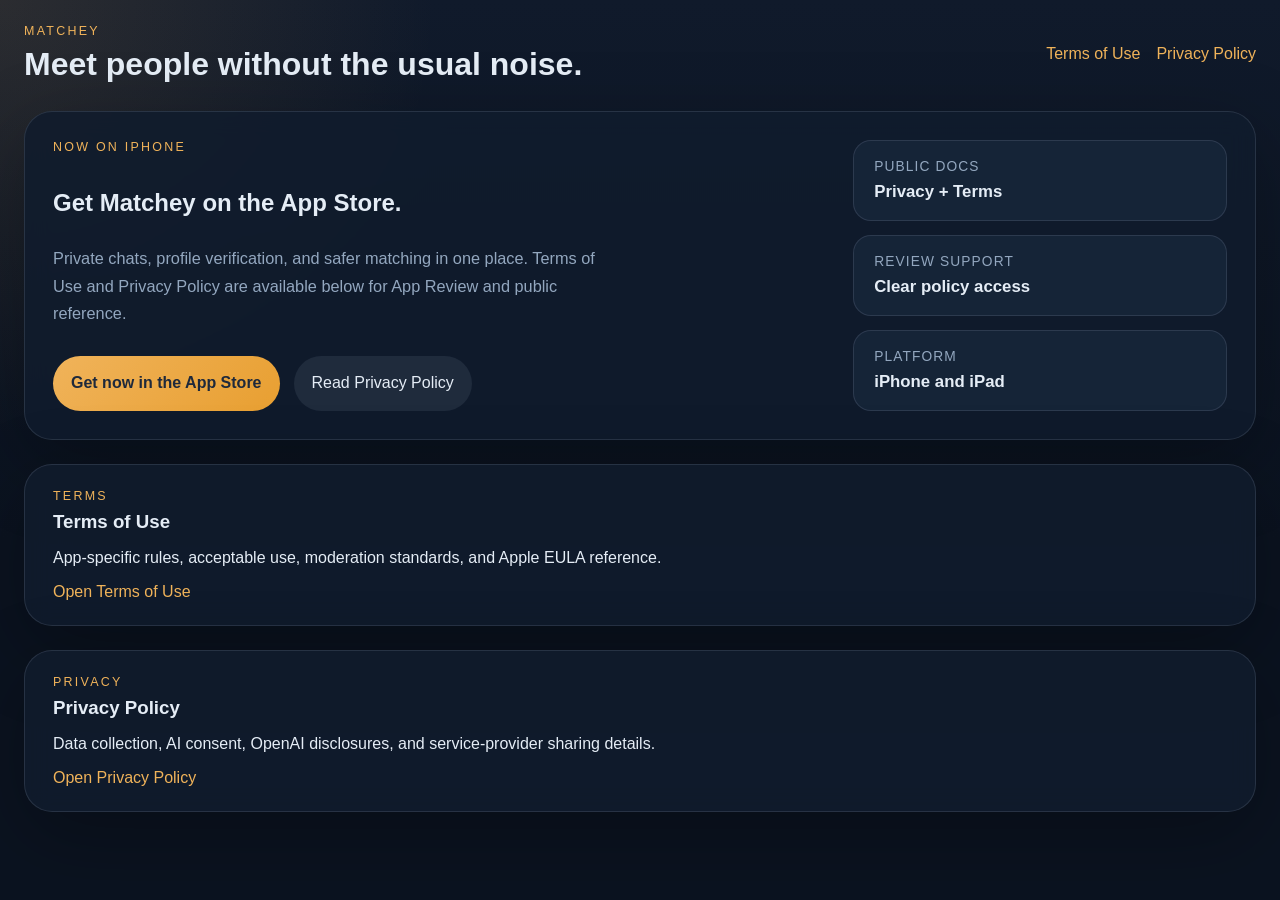
==== index.html @ 536fa724 "Separate public site from moderation dashboard" ====
<!DOCTYPE html>
<html lang="en">
<head>
  <meta charset="UTF-8" />
  <meta name="viewport" content="width=device-width, initial-scale=1.0" />
  <title>Matchey</title>
  <link rel="stylesheet" href="./styles.css" />
</head>
<body>
  <div class="site-shell">
    <header class="topbar">
      <div>
        <p class="eyebrow">Matchey</p>
        <h1>Meet people without the usual noise.</h1>
      </div>
      <nav class="nav-links">
        <a href="./matchey-tos.html">Terms of Use</a>
        <a href="./matchey-privacy.html">Privacy Policy</a>
      </nav>
    </header>

    <main class="landing-main">
      <section class="hero-card landing-hero">
        <div class="hero-copy">
          <p class="eyebrow">Now on iPhone</p>
          <h2>Get Matchey on the App Store.</h2>
          <p class="hero-body">
            Private chats, profile verification, and safer matching in one place. Terms of Use and Privacy Policy
            are available below for App Review and public reference.
          </p>
          <div class="hero-actions">
            <a class="primary-button button-link" href="https://apps.apple.com/" target="_blank" rel="noreferrer">Get now in the App Store</a>
            <a class="ghost-button button-link" href="./matchey-privacy.html">Read Privacy Policy</a>
          </div>
        </div>
        <div class="hero-panel">
          <div class="hero-metric">
            <span>Public docs</span>
            <strong>Privacy + Terms</strong>
          </div>
          <div class="hero-metric">
            <span>Review support</span>
            <strong>Clear policy access</strong>
          </div>
          <div class="hero-metric">
            <span>Platform</span>
            <strong>iPhone and iPad</strong>
          </div>
        </div>
      </section>

      <section class="landing-grid">
        <article class="legal-section">
          <p class="eyebrow">Terms</p>
          <h3>Terms of Use</h3>
          <p>App-specific rules, acceptable use, moderation standards, and Apple EULA reference.</p>
          <a href="./matchey-tos.html">Open Terms of Use</a>
        </article>

        <article class="legal-section">
          <p class="eyebrow">Privacy</p>
          <h3>Privacy Policy</h3>
          <p>Data collection, AI consent, OpenAI disclosures, and service-provider sharing details.</p>
          <a href="./matchey-privacy.html">Open Privacy Policy</a>
        </article>
      </section>
    </main>
  </div>
</body>
</html>
---- styles.css ----
:root {
  --bg: #0b1320;
  --panel: #111c2d;
  --panel-alt: #17263b;
  --line: rgba(148, 163, 184, 0.18);
  --text: #e5edf6;
  --muted: #93a7bf;
  --accent: #f0b35a;
  --accent-strong: #e89f31;
  --danger: #ef4444;
  --success: #22c55e;
  --shadow: 0 24px 80px rgba(0, 0, 0, 0.28);
  --radius-xl: 28px;
  --radius-lg: 18px;
  --radius-md: 12px;
  --font: "Inter", "Segoe UI", sans-serif;
}

* {
  box-sizing: border-box;
}

body {
  margin: 0;
  font-family: var(--font);
  background:
    radial-gradient(circle at top left, rgba(240, 179, 90, 0.12), transparent 28%),
    linear-gradient(180deg, #101a2b 0%, var(--bg) 60%);
  color: var(--text);
  min-height: 100vh;
}

a {
  color: var(--accent);
  text-decoration: none;
}

a:hover {
  color: #ffd18d;
}

button,
input {
  font: inherit;
}

.site-shell,
.legal-shell {
  max-width: 1280px;
  margin: 0 auto;
  padding: 24px;
}

.topbar {
  display: flex;
  justify-content: space-between;
  gap: 24px;
  align-items: center;
  margin-bottom: 28px;
}

.topbar h1,
.hero-card h2,
.legal-section h3,
.card-header h2,
.dashboard-toolbar h2 {
  margin: 0;
}

.nav-links {
  display: flex;
  gap: 16px;
  flex-wrap: wrap;
}

.eyebrow {
  margin: 0 0 8px;
  color: var(--accent);
  text-transform: uppercase;
  letter-spacing: 0.18em;
  font-size: 0.78rem;
}

.card,
.hero-card,
.legal-section {
  background: rgba(17, 28, 45, 0.88);
  border: 1px solid var(--line);
  border-radius: var(--radius-xl);
  box-shadow: var(--shadow);
  backdrop-filter: blur(12px);
}

.card,
.hero-card {
  padding: 28px;
}

.landing-main,
.landing-grid {
  display: grid;
  gap: 24px;
}

.landing-hero {
  display: grid;
  grid-template-columns: minmax(0, 1.35fr) minmax(260px, 0.65fr);
  gap: 24px;
  align-items: stretch;
}

.hero-copy {
  display: grid;
  gap: 16px;
}

.hero-body {
  margin: 0;
  color: var(--muted);
  font-size: 1.02rem;
  line-height: 1.7;
  max-width: 60ch;
}

.hero-actions {
  display: flex;
  gap: 14px;
  flex-wrap: wrap;
}

.button-link {
  display: inline-flex;
  align-items: center;
  justify-content: center;
}

.hero-panel {
  display: grid;
  gap: 14px;
}

.hero-metric {
  padding: 18px 20px;
  border-radius: var(--radius-lg);
  background: rgba(23, 38, 59, 0.88);
  border: 1px solid var(--line);
}

.hero-metric span {
  display: block;
  margin-bottom: 8px;
  color: var(--muted);
  font-size: 0.86rem;
  text-transform: uppercase;
  letter-spacing: 0.08em;
}

.hero-metric strong {
  font-size: 1.05rem;
}

.card-header.compact {
  display: flex;
  justify-content: space-between;
  align-items: center;
}

.admin-layout {
  display: grid;
  gap: 24px;
}

.login-card {
  max-width: 520px;
}

.stack {
  display: grid;
  gap: 16px;
}

label {
  display: grid;
  gap: 8px;
  color: var(--muted);
  font-size: 0.92rem;
}

input {
  border: 1px solid var(--line);
  border-radius: var(--radius-md);
  background: rgba(9, 16, 27, 0.75);
  color: var(--text);
  padding: 14px 16px;
}

input:focus {
  outline: 2px solid rgba(240, 179, 90, 0.3);
  border-color: rgba(240, 179, 90, 0.5);
}

.primary-button,
.ghost-button,
.danger-button {
  border: 0;
  border-radius: 999px;
  padding: 13px 18px;
  cursor: pointer;
  transition: transform 0.15s ease, opacity 0.15s ease, background 0.15s ease;
}

.primary-button {
  background: linear-gradient(135deg, var(--accent), var(--accent-strong));
  color: #1e293b;
  font-weight: 700;
}

.ghost-button {
  background: rgba(148, 163, 184, 0.12);
  color: var(--text);
}

.danger-button {
  background: rgba(239, 68, 68, 0.16);
  color: #fecaca;
  border: 1px solid rgba(239, 68, 68, 0.35);
}

.primary-button:hover,
.ghost-button:hover,
.danger-button:hover {
  transform: translateY(-1px);
}

.muted {
  color: var(--muted);
}

.hidden {
  display: none !important;
}

.dashboard-toolbar,
.detail-header,
.detail-section-heading {
  display: flex;
  justify-content: space-between;
  align-items: center;
  gap: 16px;
}

.toolbar-actions {
  display: flex;
  gap: 12px;
  flex-wrap: wrap;
}

.status-banner {
  margin: 16px 0 0;
  padding: 12px 16px;
  border-radius: var(--radius-md);
  background: rgba(34, 197, 94, 0.12);
  border: 1px solid rgba(34, 197, 94, 0.2);
  color: #bbf7d0;
}

.dashboard-grid {
  display: grid;
  grid-template-columns: 360px minmax(0, 1fr);
  gap: 24px;
}

.reports-list {
  display: grid;
  gap: 12px;
  margin-top: 18px;
  max-height: 72vh;
  overflow: auto;
}

.report-item {
  border: 1px solid var(--line);
  background: rgba(23, 38, 59, 0.88);
  border-radius: var(--radius-lg);
  padding: 16px;
  cursor: pointer;
}

.report-item.active {
  border-color: rgba(240, 179, 90, 0.5);
  box-shadow: inset 0 0 0 1px rgba(240, 179, 90, 0.35);
}

.report-item h4,
.report-item p {
  margin: 0;
}

.report-item .report-meta {
  display: flex;
  justify-content: space-between;
  align-items: center;
  margin-bottom: 10px;
  color: var(--muted);
  font-size: 0.86rem;
}

.pill {
  display: inline-flex;
  align-items: center;
  justify-content: center;
  min-width: 34px;
  height: 34px;
  border-radius: 999px;
  background: rgba(240, 179, 90, 0.15);
  color: var(--accent);
  font-weight: 700;
}

.detail-grid {
  display: grid;
  grid-template-columns: repeat(2, minmax(0, 1fr));
  gap: 16px;
}

.detail-block {
  margin-top: 20px;
  padding: 18px;
  border-radius: var(--radius-lg);
  background: rgba(23, 38, 59, 0.88);
  border: 1px solid var(--line);
}

.detail-block h4,
.detail-block p {
  margin-top: 0;
}

.detail-kv {
  display: grid;
  gap: 8px;
}

.detail-kv div {
  display: flex;
  justify-content: space-between;
  gap: 12px;
  color: var(--muted);
}

.detail-kv strong {
  color: var(--text);
}

.conversation-list {
  display: grid;
  gap: 10px;
}

.message-row {
  padding: 14px 16px;
  border-radius: var(--radius-md);
  background: rgba(9, 16, 27, 0.65);
  border: 1px solid var(--line);
}

.message-row.deleted {
  opacity: 0.7;
}

.message-meta {
  display: flex;
  justify-content: space-between;
  gap: 12px;
  margin-bottom: 6px;
  color: var(--muted);
  font-size: 0.84rem;
}

.empty-state {
  padding: 48px 24px;
  text-align: center;
  color: var(--muted);
}

.legal-main {
  display: grid;
  gap: 20px;
}

.legal-section {
  padding: 24px 28px;
}

code {
  background: rgba(240, 179, 90, 0.12);
  padding: 2px 6px;
  border-radius: 6px;
  color: #ffd18d;
}

@media (max-width: 960px) {
  .dashboard-grid,
  .detail-grid,
  .landing-hero {
    grid-template-columns: 1fr;
  }

  .topbar,
  .dashboard-toolbar,
  .detail-header,
  .detail-section-heading {
    align-items: flex-start;
    flex-direction: column;
  }

  .site-shell,
  .legal-shell {
    padding: 18px;
  }
}
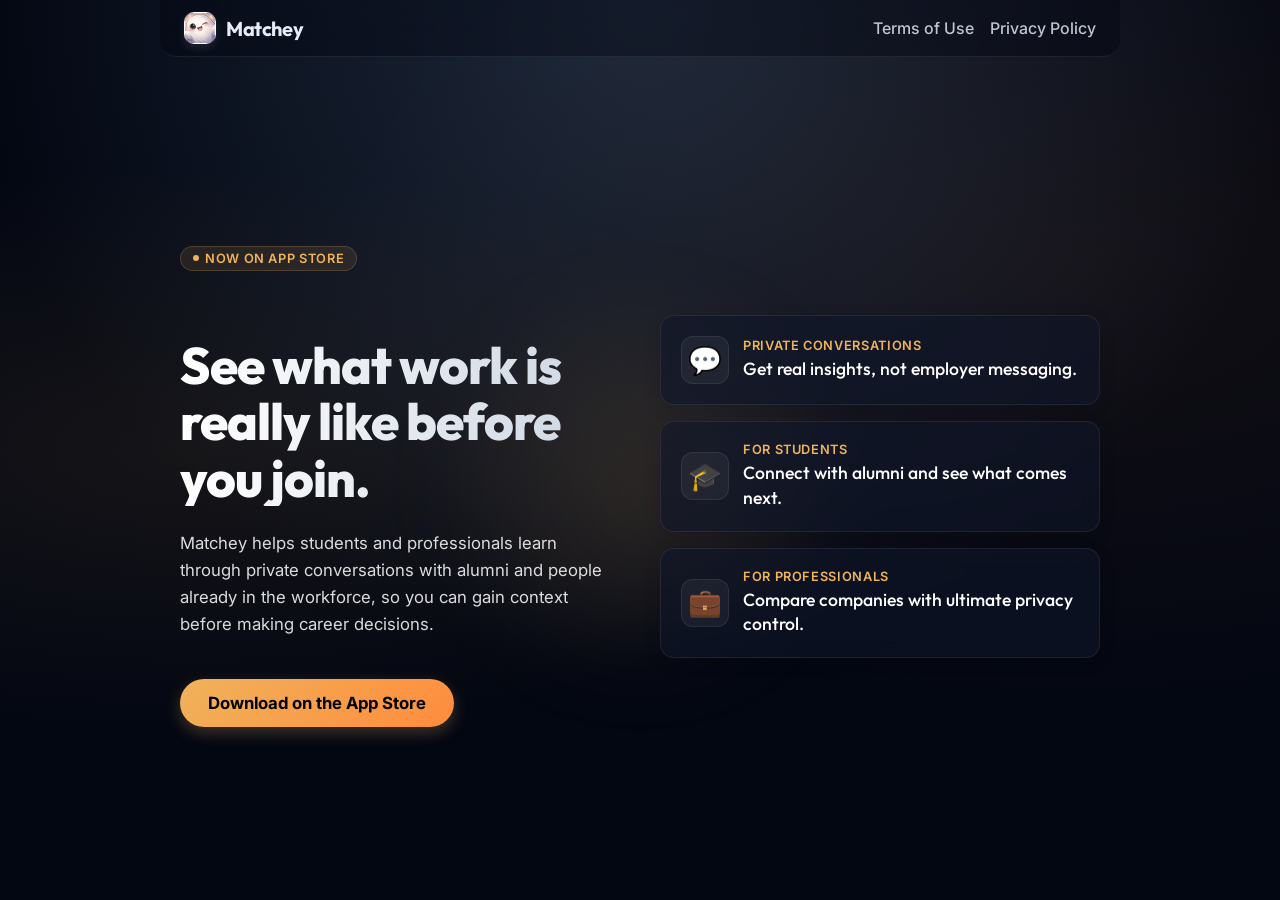
==== commit 58e94ff6: "Update from main project folder" ====
--- a/index.html
+++ b/index.html
@@ -1,70 +1,84 @@
 <!DOCTYPE html>
 <html lang="en">
+
 <head>
   <meta charset="UTF-8" />
   <meta name="viewport" content="width=device-width, initial-scale=1.0" />
-  <title>Matchey</title>
+  <meta name="description"
+    content="Matchey helps students and professionals learn through private conversations with alumni. See the future of work before you join it." />
+  <title>Matchey | See The Future of Work</title>
+
+  <!-- Font Preconnect -->
+  <link rel="preconnect" href="https://fonts.googleapis.com">
+  <link rel="preconnect" href="https://fonts.gstatic.com" crossorigin>
+  <link
+    href="https://fonts.googleapis.com/css2?family=Inter:wght@400;500;600;700&family=Outfit:wght@400;500;700;800&display=swap"
+    rel="stylesheet">
+
   <link rel="stylesheet" href="./styles.css" />
+  <link rel="stylesheet" href="./landing.css" /> <!-- Dedicated landing styles -->
 </head>
-<body>
+
+<body class="landing-page revamped-landing">
   <div class="site-shell">
-    <header class="topbar">
-      <div>
-        <p class="eyebrow">Matchey</p>
-        <h1>Meet people without the usual noise.</h1>
+    <header class="topbar glass-header">
+      <div class="logo-container">
+        <img src="./image/icon_1024x1024.png" alt="Matchey Logo" class="logo-mark" />
+        <p class="logo-text">Matchey</p>
       </div>
       <nav class="nav-links">
-        <a href="./matchey-tos.html">Terms of Use</a>
-        <a href="./matchey-privacy.html">Privacy Policy</a>
+        <a href="./matchey-tos.html" class="nav-item">Terms of Use</a>
+        <a href="./matchey-privacy.html" class="nav-item">Privacy Policy</a>
       </nav>
     </header>
 
     <main class="landing-main">
-      <section class="hero-card landing-hero">
+      <section class="hero-card landing-hero premium-hero" id="hero-section">
+        <div class="hero-bg-glow"></div>
         <div class="hero-copy">
-          <p class="eyebrow">Now on iPhone</p>
-          <h2>Get Matchey on the App Store.</h2>
+          <div class="eyebrow-badge">
+            <span class="pulse-dot"></span> Now on App Store
+          </div>
+          <h1 class="gradient-text">See what work is really like before you join.</h1>
           <p class="hero-body">
-            Private chats, profile verification, and safer matching in one place. Terms of Use and Privacy Policy
-            are available below for App Review and public reference.
+            Matchey helps students and professionals learn through private conversations with alumni and people already
+            in the workforce, so you can gain context before making career decisions.
           </p>
-          <div class="hero-actions">
-            <a class="primary-button button-link" href="https://apps.apple.com/" target="_blank" rel="noreferrer">Get now in the App Store</a>
-            <a class="ghost-button button-link" href="./matchey-privacy.html">Read Privacy Policy</a>
+          <div class="hero-actions" id="hero-actions">
+            <a class="primary-button premium-btn" href="https://apps.apple.com/my/app/matchey/id6758370075"
+              target="_blank" rel="noreferrer">
+              <span class="btn-text">Download on the App Store</span>
+              <span class="btn-glow"></span>
+            </a>
           </div>
         </div>
-        <div class="hero-panel">
-          <div class="hero-metric">
-            <span>Public docs</span>
-            <strong>Privacy + Terms</strong>
+
+        <div class="hero-visual" aria-label="Feature HIGHLIGHTS">
+          <div class="info-card info-card-main glass-card" id="card-private">
+            <div class="card-icon">💬</div>
+            <div class="card-content">
+              <span class="info-label">Private conversations</span>
+              <strong>Get real insights, not employer messaging.</strong>
+            </div>
           </div>
-          <div class="hero-metric">
-            <span>Review support</span>
-            <strong>Clear policy access</strong>
+          <div class="info-card glass-card" id="card-students">
+            <div class="card-icon">🎓</div>
+            <div class="card-content">
+              <span class="info-label">For students</span>
+              <strong>Connect with alumni and see what comes next.</strong>
+            </div>
           </div>
-          <div class="hero-metric">
-            <span>Platform</span>
-            <strong>iPhone and iPad</strong>
+          <div class="info-card glass-card" id="card-professionals">
+            <div class="card-icon">💼</div>
+            <div class="card-content">
+              <span class="info-label">For professionals</span>
+              <strong>Compare companies with ultimate privacy control.</strong>
+            </div>
           </div>
         </div>
-      </section>
-
-      <section class="landing-grid">
-        <article class="legal-section">
-          <p class="eyebrow">Terms</p>
-          <h3>Terms of Use</h3>
-          <p>App-specific rules, acceptable use, moderation standards, and Apple EULA reference.</p>
-          <a href="./matchey-tos.html">Open Terms of Use</a>
-        </article>
-
-        <article class="legal-section">
-          <p class="eyebrow">Privacy</p>
-          <h3>Privacy Policy</h3>
-          <p>Data collection, AI consent, OpenAI disclosures, and service-provider sharing details.</p>
-          <a href="./matchey-privacy.html">Open Privacy Policy</a>
-        </article>
       </section>
     </main>
   </div>
 </body>
-</html>
+
+</html>
--- a/styles.css
+++ b/styles.css
@@ -2,11 +2,13 @@
   --bg: #0b1320;
   --panel: #111c2d;
   --panel-alt: #17263b;
+  --panel-soft: rgba(17, 28, 45, 0.72);
   --line: rgba(148, 163, 184, 0.18);
   --text: #e5edf6;
   --muted: #93a7bf;
   --accent: #f0b35a;
   --accent-strong: #e89f31;
+  --accent-soft: rgba(240, 179, 90, 0.16);
   --danger: #ef4444;
   --success: #22c55e;
   --shadow: 0 24px 80px rgba(0, 0, 0, 0.28);
@@ -25,6 +27,7 @@
   font-family: var(--font);
   background:
     radial-gradient(circle at top left, rgba(240, 179, 90, 0.12), transparent 28%),
+    radial-gradient(circle at 85% 12%, rgba(240, 179, 90, 0.08), transparent 24%),
     linear-gradient(180deg, #101a2b 0%, var(--bg) 60%);
   color: var(--text);
   min-height: 100vh;
@@ -49,6 +52,12 @@
   max-width: 1280px;
   margin: 0 auto;
   padding: 24px;
+}
+
+.landing-page .site-shell {
+  max-width: 960px;
+  padding-top: 28px;
+  padding-bottom: 48px;
 }
 
 .topbar {
@@ -104,22 +113,67 @@
 
 .landing-hero {
   display: grid;
-  grid-template-columns: minmax(0, 1.35fr) minmax(260px, 0.65fr);
+  grid-template-columns: 1fr;
   gap: 24px;
-  align-items: stretch;
+  align-items: center;
+  min-height: calc(100vh - 150px);
+  padding: 36px;
 }
 
 .hero-copy {
   display: grid;
-  gap: 16px;
+  gap: 18px;
+  align-content: center;
+  justify-items: start;
+}
+
+.simple-hero {
+  max-width: 720px;
+  margin: 0 auto;
+}
+
+.simple-hero .hero-copy {
+  justify-items: center;
+  text-align: center;
+}
+
+.landing-page .topbar {
+  margin-bottom: 16px;
+}
+
+.landing-page .topbar h1 {
+  max-width: 14ch;
+  font-size: clamp(2rem, 4.8vw, 3.75rem);
+  line-height: 1.02;
+  letter-spacing: -0.03em;
+}
+
+.landing-page .nav-links a {
+  color: var(--text);
+  opacity: 0.82;
+}
+
+.landing-page .nav-links a:hover {
+  color: var(--accent);
+  opacity: 1;
+}
+
+.landing-page .hero-copy h2,
+.story-copy h2,
+.highlight-copy h2,
+.closing-cta h2 {
+  margin: 0;
+  font-size: clamp(1.6rem, 3.4vw, 2.7rem);
+  line-height: 1.08;
+  letter-spacing: -0.025em;
 }
 
 .hero-body {
   margin: 0;
   color: var(--muted);
-  font-size: 1.02rem;
-  line-height: 1.7;
-  max-width: 60ch;
+  font-size: 1rem;
+  line-height: 1.72;
+  max-width: 52ch;
 }
 
 .hero-actions {
@@ -132,11 +186,6 @@
   display: inline-flex;
   align-items: center;
   justify-content: center;
-}
-
-.hero-panel {
-  display: grid;
-  gap: 14px;
 }
 
 .hero-metric {
@@ -157,6 +206,102 @@
 
 .hero-metric strong {
   font-size: 1.05rem;
+}
+
+.phone-card h3,
+.feature-panel h3 {
+  margin: 14px 0 10px;
+  font-size: 1.2rem;
+  line-height: 1.25;
+}
+
+.phone-card p,
+.story-copy p,
+.feature-panel p,
+.highlight-copy p,
+.closing-cta p,
+.quote-panel p {
+  margin: 0;
+  color: var(--muted);
+  font-size: 0.98rem;
+  line-height: 1.72;
+}
+
+.story-copy,
+.highlight-copy {
+  display: grid;
+  gap: 14px;
+}
+
+.story-copy h2,
+.highlight-copy h2,
+.closing-cta h2 {
+  max-width: 16ch;
+}
+
+.story-aside {
+  display: grid;
+  align-self: stretch;
+}
+
+.quote-panel,
+.feature-panel,
+.closing-cta,
+.story-screen,
+.privacy-screen {
+  background: var(--panel-soft);
+  border: 1px solid var(--line);
+  border-radius: var(--radius-xl);
+  box-shadow: var(--shadow);
+  backdrop-filter: blur(12px);
+}
+
+.quote-panel {
+  padding: 24px;
+}
+
+.quote-mark {
+  display: block;
+  color: var(--accent);
+  font-size: 3rem;
+  line-height: 1;
+}
+
+.feature-band {
+  display: grid;
+  grid-template-columns: repeat(2, minmax(0, 1fr));
+  gap: 18px;
+}
+
+.feature-panel {
+  padding: 24px;
+}
+
+.compact-panel h3 {
+  margin-bottom: 0;
+}
+
+.highlight-strip {
+  padding-top: 8px;
+}
+
+.highlight-points {
+  display: grid;
+  gap: 12px;
+  align-content: start;
+}
+
+.closing-cta {
+  display: grid;
+  gap: 14px;
+  margin-top: 8px;
+  padding: 28px;
+  text-align: center;
+  justify-items: center;
+}
+
+.closing-cta p {
+  max-width: 62ch;
 }
 
 .card-header.compact {
@@ -286,6 +431,11 @@
   cursor: pointer;
 }
 
+.report-item.urgent {
+  border-color: rgba(239, 68, 68, 0.5);
+  box-shadow: inset 0 0 0 1px rgba(239, 68, 68, 0.2);
+}
+
 .report-item.active {
   border-color: rgba(240, 179, 90, 0.5);
   box-shadow: inset 0 0 0 1px rgba(240, 179, 90, 0.35);
@@ -303,6 +453,23 @@
   margin-bottom: 10px;
   color: var(--muted);
   font-size: 0.86rem;
+}
+
+.age-chip {
+  display: inline-flex;
+  align-items: center;
+  justify-content: center;
+  padding: 4px 10px;
+  border-radius: 999px;
+  background: rgba(148, 163, 184, 0.12);
+  color: var(--muted);
+  font-size: 0.78rem;
+  font-weight: 700;
+}
+
+.age-chip.urgent,
+.text-danger {
+  color: #fca5a5;
 }
 
 .pill {
@@ -357,6 +524,68 @@
   gap: 10px;
 }
 
+.profile-moderation-grid {
+  display: grid;
+  grid-template-columns: minmax(0, 1.4fr) minmax(220px, 0.6fr);
+  gap: 16px;
+}
+
+.moderation-action-stack {
+  display: grid;
+  gap: 12px;
+  align-content: start;
+}
+
+.photo-moderation-list {
+  display: grid;
+  grid-template-columns: repeat(auto-fit, minmax(180px, 1fr));
+  gap: 14px;
+  margin-top: 18px;
+}
+
+.photo-card {
+  overflow: hidden;
+  border-radius: var(--radius-lg);
+  border: 1px solid var(--line);
+  background: rgba(9, 16, 27, 0.65);
+}
+
+.photo-card img,
+.message-image {
+  width: 100%;
+  display: block;
+  object-fit: cover;
+}
+
+.photo-card img {
+  height: 180px;
+}
+
+.photo-card-footer,
+.message-actions {
+  display: flex;
+  align-items: center;
+  justify-content: space-between;
+  gap: 12px;
+  padding: 12px 14px;
+}
+
+.compact-button {
+  padding: 9px 12px;
+  font-size: 0.85rem;
+}
+
+.message-body {
+  display: grid;
+  gap: 10px;
+}
+
+.message-image {
+  max-width: 280px;
+  border-radius: var(--radius-md);
+  border: 1px solid var(--line);
+}
+
 .message-row {
   padding: 14px 16px;
   border-radius: var(--radius-md);
@@ -402,7 +631,11 @@
 @media (max-width: 960px) {
   .dashboard-grid,
   .detail-grid,
-  .landing-hero {
+  .landing-hero,
+  .profile-moderation-grid,
+  .story-screen,
+  .privacy-screen,
+  .feature-band {
     grid-template-columns: 1fr;
   }
 
@@ -418,4 +651,23 @@
   .legal-shell {
     padding: 18px;
   }
-}
+
+  .landing-hero {
+    min-height: auto;
+    gap: 24px;
+    padding: 24px;
+  }
+
+  .landing-page .topbar h1,
+  .landing-page .hero-copy h2,
+  .story-copy h2,
+  .highlight-copy h2,
+  .closing-cta h2 {
+    max-width: none;
+  }
+
+  .closing-cta {
+    justify-items: stretch;
+    text-align: left;
+  }
+}
--- a/landing.css
+++ b/landing.css
@@ -0,0 +1,321 @@
+/* landing.css - Premium Styles for Matchey Landing Page */
+:root {
+  --font-heading: 'Outfit', var(--font);
+  --font-body: 'Inter', var(--font);
+
+  --premium-bg: #030712;
+  --premium-surface: #0f172a;
+  --premium-surface-soft: rgba(15, 23, 42, 0.6);
+  --glass-border: rgba(255, 255, 255, 0.08);
+
+  --accent-gradient: linear-gradient(135deg, #f0b35a 0%, #ff8b3d 100%);
+  --accent-glow: rgba(240, 179, 90, 0.4);
+}
+
+body.revamped-landing {
+  font-family: var(--font-body);
+  background-color: var(--premium-bg);
+  background-image:
+    radial-gradient(ellipse at 15% 50%, rgba(240, 179, 90, 0.08), transparent 45%),
+    radial-gradient(ellipse at 85% 30%, rgba(255, 139, 61, 0.06), transparent 50%),
+    radial-gradient(circle at 50% 0%, rgba(30, 41, 59, 1), var(--premium-bg) 60%);
+  color: var(--text);
+  margin: 0;
+  height: 100vh;
+  overflow: hidden;
+  /* No scrolling */
+  display: flex;
+  flex-direction: column;
+}
+
+.site-shell {
+  height: 100vh;
+  display: flex;
+  flex-direction: column;
+  padding: 0 !important;
+  /* Overriding default padding to take full height */
+  max-width: 1200px;
+  margin: 0 auto;
+  width: 100%;
+}
+
+/* Glass Header */
+.glass-header {
+  background: rgba(3, 7, 18, 0.4);
+  backdrop-filter: blur(16px);
+  -webkit-backdrop-filter: blur(16px);
+  border-bottom: 1px solid var(--glass-border);
+  padding: 12px 24px;
+  border-radius: 0 0 16px 16px;
+  position: relative;
+  z-index: 100;
+  margin: 0;
+  flex-shrink: 0;
+}
+
+.logo-container {
+  display: flex;
+  align-items: center;
+  gap: 10px;
+}
+
+.logo-mark {
+  display: block;
+  width: 32px;
+  height: 32px;
+  border-radius: 10px;
+  object-fit: cover;
+  box-shadow: 0 4px 10px rgba(255, 255, 255, 0.1);
+}
+
+.logo-text {
+  margin: 0;
+  font-family: var(--font-heading);
+  font-weight: 700;
+  font-size: 1.25rem;
+  letter-spacing: -0.02em;
+}
+
+.nav-item {
+  font-weight: 500;
+  font-size: 1rem;
+  transition: color 0.2s, text-shadow 0.2s;
+}
+
+.nav-item:hover {
+  text-shadow: 0 0 8px rgba(255, 255, 255, 0.4);
+}
+
+/* Main content wrapper */
+.landing-main {
+  flex-grow: 1;
+  display: flex;
+  align-items: center;
+  justify-content: center;
+  overflow: hidden;
+  padding: 10px 20px;
+}
+
+/* Hero Section */
+.premium-hero {
+  position: relative;
+  background: transparent;
+  border: none;
+  box-shadow: none;
+  backdrop-filter: none;
+  padding: 0;
+  display: grid;
+  grid-template-columns: 1fr 1fr;
+  gap: 40px;
+  align-items: center;
+  width: 100%;
+}
+
+.hero-bg-glow {
+  position: absolute;
+  top: 50%;
+  left: 50%;
+  transform: translate(-50%, -50%);
+  width: 500px;
+  height: 500px;
+  background: radial-gradient(circle, rgba(240, 179, 90, 0.12) 0%, transparent 60%);
+  z-index: -1;
+  pointer-events: none;
+  filter: blur(40px);
+}
+
+.hero-copy {
+  display: flex;
+  flex-direction: column;
+  justify-content: center;
+  align-items: flex-start;
+  gap: 16px;
+}
+
+.gradient-text {
+  background: linear-gradient(to right, #ffffff, #cbd5e1);
+  -webkit-background-clip: text;
+  background-clip: text;
+  -webkit-text-fill-color: transparent;
+  font-family: var(--font-heading);
+  font-weight: 800;
+  font-size: clamp(2.3rem, 4vw, 3.2rem) !important;
+  line-height: 1.1 !important;
+  letter-spacing: -0.02em !important;
+  margin-bottom: 8px !important;
+}
+
+.eyebrow-badge {
+  display: inline-flex;
+  align-items: center;
+  gap: 6px;
+  background: rgba(240, 179, 90, 0.1);
+  border: 1px solid rgba(240, 179, 90, 0.2);
+  padding: 4px 12px;
+  border-radius: 999px;
+  color: var(--accent);
+  font-size: 0.8rem;
+  font-weight: 600;
+  text-transform: uppercase;
+  letter-spacing: 0.05em;
+  margin-bottom: 8px;
+}
+
+.pulse-dot {
+  width: 6px;
+  height: 6px;
+  background-color: var(--accent);
+  border-radius: 50%;
+  box-shadow: 0 0 0 0 rgba(240, 179, 90, 0.7);
+  animation: pulse 2s infinite;
+}
+
+.hero-body {
+  font-size: 1.05rem !important;
+  line-height: 1.6 !important;
+  max-width: 480px;
+  margin-bottom: 16px !important;
+  color: rgba(255, 255, 255, 0.85);
+}
+
+@keyframes pulse {
+  0% {
+    transform: scale(0.95);
+    box-shadow: 0 0 0 0 rgba(240, 179, 90, 0.7);
+  }
+
+  70% {
+    transform: scale(1);
+    box-shadow: 0 0 0 6px rgba(240, 179, 90, 0);
+  }
+
+  100% {
+    transform: scale(0.95);
+    box-shadow: 0 0 0 0 rgba(240, 179, 90, 0);
+  }
+}
+
+/* Premium Button */
+.hero-actions {
+  margin-top: 10px;
+}
+
+.premium-btn {
+  position: relative;
+  overflow: hidden;
+  padding: 14px 28px !important;
+  border-radius: 99px !important;
+  background: var(--accent-gradient) !important;
+  font-size: 1.05rem !important;
+  transition: all 0.3s ease !important;
+  box-shadow: 0 6px 16px rgba(240, 179, 90, 0.25) !important;
+  border: none !important;
+}
+
+.premium-btn:hover {
+  transform: translateY(-2px) scale(1.02) !important;
+  box-shadow: 0 8px 24px rgba(240, 179, 90, 0.4) !important;
+}
+
+.btn-text {
+  position: relative;
+  z-index: 2;
+  color: #000;
+  font-weight: 700;
+}
+
+/* Glass Cards */
+.hero-visual {
+  display: flex;
+  flex-direction: column;
+  gap: 16px;
+  position: relative;
+}
+
+.glass-card {
+  background: var(--premium-surface-soft);
+  backdrop-filter: blur(12px);
+  -webkit-backdrop-filter: blur(12px);
+  border: 1px solid var(--glass-border);
+  padding: 20px;
+  border-radius: 14px;
+  display: flex;
+  align-items: center;
+  gap: 14px;
+  transition: all 0.3s cubic-bezier(0.25, 0.8, 0.25, 1);
+  box-shadow: 0 4px 16px rgba(0, 0, 0, 0.15);
+}
+
+.glass-card:hover {
+  transform: translateX(4px) translateY(-1px);
+  border-color: rgba(240, 179, 90, 0.3);
+  box-shadow: 0 8px 24px rgba(0, 0, 0, 0.2), 0 0 12px rgba(240, 179, 90, 0.1);
+  background: rgba(20, 30, 50, 0.7);
+}
+
+.card-icon {
+  font-size: 1.7rem;
+  background: rgba(255, 255, 255, 0.05);
+  width: 48px;
+  height: 48px;
+  display: flex;
+  align-items: center;
+  justify-content: center;
+  border-radius: 12px;
+  border: 1px solid var(--glass-border);
+  flex-shrink: 0;
+}
+
+.card-content {
+  display: flex;
+  flex-direction: column;
+  gap: 4px;
+}
+
+.card-content .info-label {
+  color: var(--accent);
+  font-size: 0.8rem;
+  font-weight: 600;
+  text-transform: uppercase;
+  letter-spacing: 0.05em;
+}
+
+.card-content strong {
+  font-family: var(--font-heading);
+  font-size: 1.1rem;
+  font-weight: 500;
+  line-height: 1.4;
+  color: #fff;
+}
+
+/* Mobile Responsiveness */
+@media (max-width: 960px) {
+  .site-shell {
+    height: auto;
+    overflow-y: auto;
+  }
+
+  body.revamped-landing {
+    height: auto;
+    overflow-y: auto;
+  }
+
+  .premium-hero {
+    grid-template-columns: 1fr;
+    text-align: center;
+    gap: 20px;
+  }
+
+  .hero-copy {
+    justify-items: center;
+    align-items: center;
+  }
+
+  .glass-card {
+    text-align: left;
+  }
+
+  .glass-card:hover {
+    transform: translateY(-2px);
+  }
+}
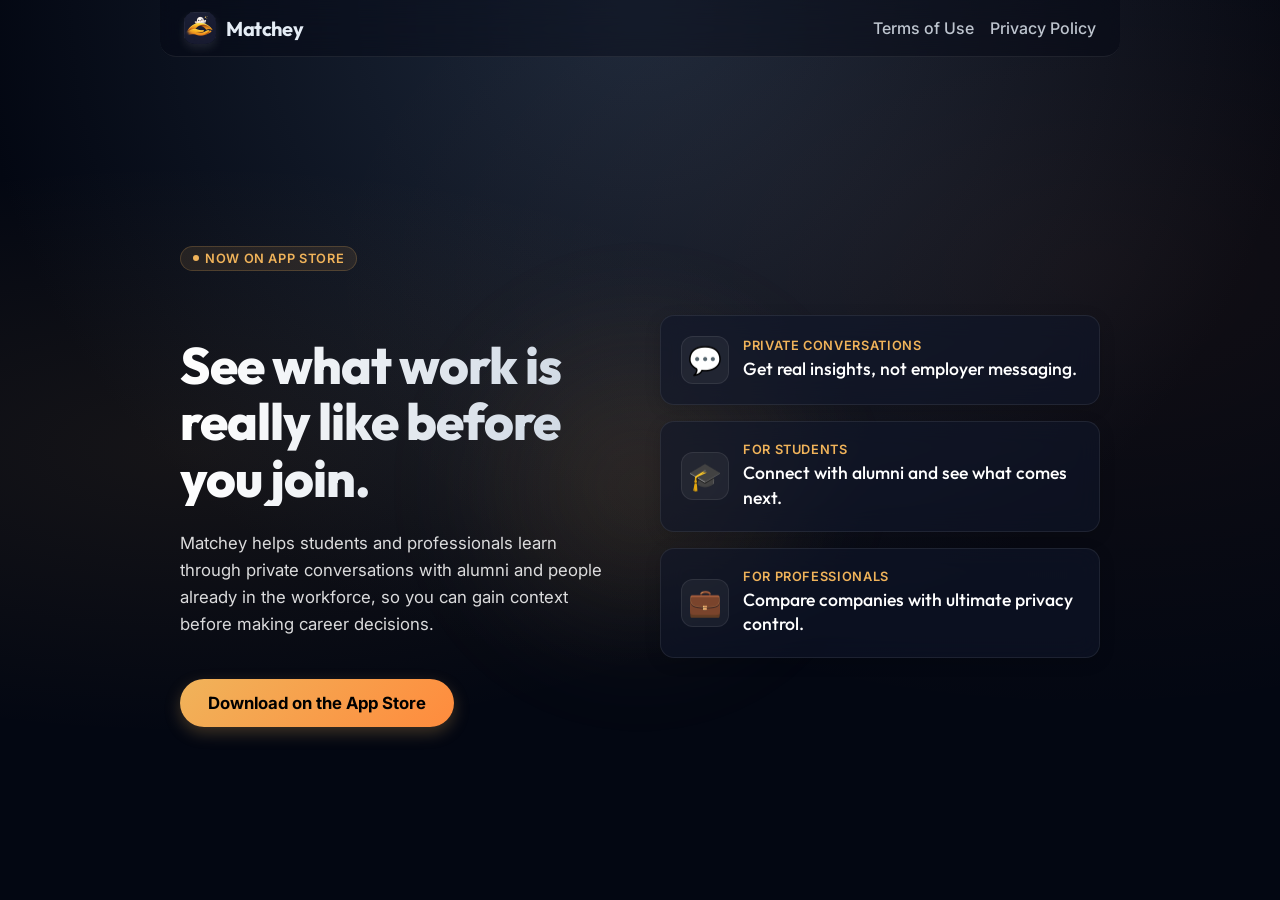
==== commit b735f23c: "Sync: Update logo image and remove obsolete files" ====
--- a/index.html
+++ b/index.html
@@ -23,7 +23,7 @@
   <div class="site-shell">
     <header class="topbar glass-header">
       <div class="logo-container">
-        <img src="./image/icon_1024x1024.png" alt="Matchey Logo" class="logo-mark" />
+        <img src="./image/matchey_fixed_1024x1024.png" alt="Matchey Logo" class="logo-mark" />
         <p class="logo-text">Matchey</p>
       </div>
       <nav class="nav-links">
